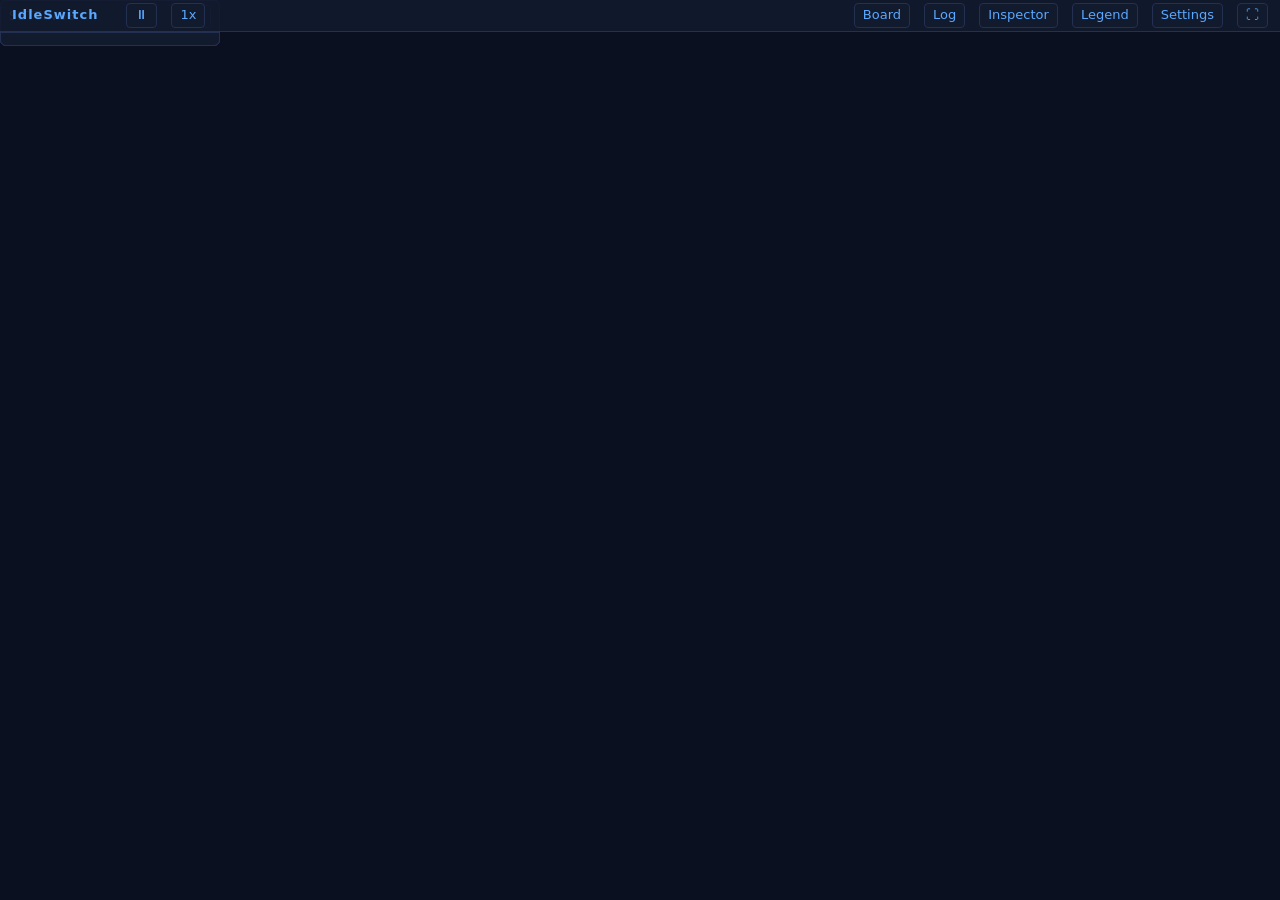
==== index.html @ d7dbbe6d "chore: scaffold IdleSwitch (static shell, manage.sh, CI, MIT) Co-Authored-By: Claude Fable 5.1 <nore" ====
<!doctype html>
<html lang="en">
<head>
<meta charset="utf-8">
<meta name="viewport" content="width=device-width, initial-scale=1">
<title>IdleSwitch</title>
<meta name="theme-color" content="#0b1020">
<link rel="stylesheet" href="src/style.css">
</head>
<body>
<canvas id="map"></canvas>
<header id="hud">
  <span class="wordmark">IdleSwitch</span>
  <span id="hud-clock"></span>
  <button id="btn-pause" title="pause/resume">⏸</button>
  <button id="btn-speed" title="sim speed">1x</button>
  <span id="hud-auto"></span>
  <span id="hud-seed"></span>
  <span class="spacer"></span>
  <button data-panel="board">Board</button>
  <button data-panel="log">Log</button>
  <button data-panel="inspector">Inspector</button>
  <button data-panel="legend">Legend</button>
  <button data-panel="settings">Settings</button>
  <button id="btn-fullscreen" title="fullscreen">⛶</button>
</header>
<section class="panel" id="panel-board"><div class="panel-title">Board <button class="panel-hide">×</button></div><div class="panel-body"></div></section>
<section class="panel" id="panel-log"><div class="panel-title">Log <button class="panel-hide">×</button></div><div class="panel-body"></div></section>
<section class="panel" id="panel-inspector"><div class="panel-title">Inspector <button class="panel-hide">×</button></div><div class="panel-body"></div></section>
<section class="panel" id="panel-legend"><div class="panel-title">Legend <button class="panel-hide">×</button></div><div class="panel-body"></div></section>
<section class="panel" id="panel-settings"><div class="panel-title">Settings <button class="panel-hide">×</button></div><div class="panel-body"></div></section>
<script type="module" src="src/ui.js"></script>
</body>
</html>
---- src/style.css ----
:root { --bg:#0b1020; --panel:#121a2e; --panel-border:#243052; --text:#cfd6ea; --dim:#7d88a6;
  --accent:#5aa9ff; --green:#39d353; --amber:#f0b429; --red:#ff4d4f; }
* { box-sizing: border-box; }
html, body { margin: 0; height: 100%; background: var(--bg); overflow: hidden; color: var(--text);
  font: 13px/1.45 system-ui, sans-serif; }
canvas#map { position: fixed; inset: 0; display: block; }

#hud { position: fixed; top: 0; left: 0; right: 0; height: 32px; display: flex; align-items: center;
  gap: 14px; padding: 0 12px; background: rgba(18,26,46,.88); border-bottom: 1px solid var(--panel-border); z-index: 10; }
#hud .wordmark { font-weight: 600; color: var(--accent); letter-spacing: 1px; }
#hud .spacer { flex: 1; }
button { background: var(--panel); color: var(--accent); border: 1px solid var(--panel-border);
  border-radius: 4px; padding: 2px 8px; cursor: pointer; font: inherit; }
button:hover { border-color: var(--accent); }

.panel { position: fixed; min-width: 220px; background: var(--panel); border: 1px solid var(--panel-border);
  border-radius: 6px; font: 12px/1.4 system-ui, monospace; z-index: 5; display: flex; flex-direction: column; }
.panel.hidden { display: none; }
.panel-title { display: flex; justify-content: space-between; align-items: center; padding: 4px 8px;
  border-bottom: 1px solid var(--panel-border); color: var(--dim); text-transform: uppercase; letter-spacing: 1px; }
.panel-body { flex: 1; overflow: auto; padding: 6px 8px; }
.panel.dock-left { top: 32px; bottom: 0; left: 0; width: 260px; }
.panel.dock-right { top: 32px; bottom: 0; right: 0; width: 260px; }
.panel.dock-bottom { left: 0; right: 0; bottom: 0; height: 200px; }
body.bare #hud, body.bare .panel { display: none; }
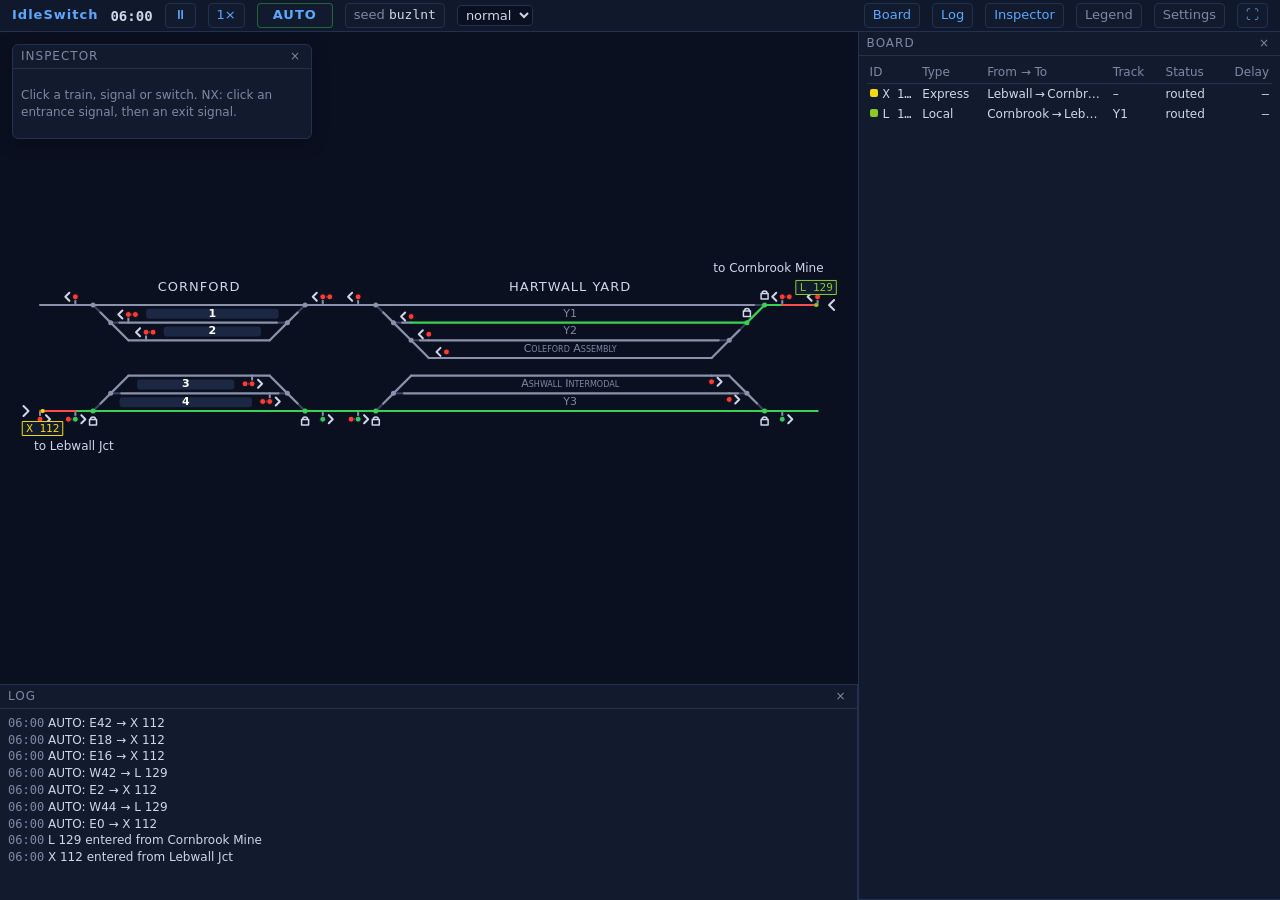
==== commit 0af60ac6: "feat(ui): HUD, dockable panels, NX routing, keybinds, persistence Replaces the Task 7 smoke harness " ====
--- a/index.html
+++ b/index.html
@@ -12,23 +12,25 @@
 <header id="hud">
   <span class="wordmark">IdleSwitch</span>
   <span id="hud-clock"></span>
-  <button id="btn-pause" title="pause/resume">⏸</button>
-  <button id="btn-speed" title="sim speed">1x</button>
-  <span id="hud-auto"></span>
-  <span id="hud-seed"></span>
+  <button id="btn-pause" title="pause / resume (Space)">⏸</button>
+  <button id="btn-speed" title="sim speed (+ / −)">1×</button>
+  <button id="hud-auto" title="AUTO / MANUAL (A)">AUTO</button>
+  <button id="hud-seed" title="seed: click to copy"></button>
+  <select id="hud-density" title="traffic density"></select>
   <span class="spacer"></span>
-  <button data-panel="board">Board</button>
-  <button data-panel="log">Log</button>
-  <button data-panel="inspector">Inspector</button>
-  <button data-panel="legend">Legend</button>
-  <button data-panel="settings">Settings</button>
+  <button data-panel="board" title="train board (1)">Board</button>
+  <button data-panel="log" title="log (2)">Log</button>
+  <button data-panel="inspector" title="inspector (3)">Inspector</button>
+  <button data-panel="legend" title="legend and keys (4, ?)">Legend</button>
+  <button data-panel="settings" title="settings (5)">Settings</button>
   <button id="btn-fullscreen" title="fullscreen">⛶</button>
 </header>
-<section class="panel" id="panel-board"><div class="panel-title">Board <button class="panel-hide">×</button></div><div class="panel-body"></div></section>
-<section class="panel" id="panel-log"><div class="panel-title">Log <button class="panel-hide">×</button></div><div class="panel-body"></div></section>
-<section class="panel" id="panel-inspector"><div class="panel-title">Inspector <button class="panel-hide">×</button></div><div class="panel-body"></div></section>
-<section class="panel" id="panel-legend"><div class="panel-title">Legend <button class="panel-hide">×</button></div><div class="panel-body"></div></section>
-<section class="panel" id="panel-settings"><div class="panel-title">Settings <button class="panel-hide">×</button></div><div class="panel-body"></div></section>
+<div id="docks"><div id="dock-left"></div><div id="dock-center"></div><div id="dock-right"></div><div id="dock-bottom"></div></div>
+<section class="panel" id="panel-board"><div class="panel-title">Board <button class="panel-hide" title="hide">×</button></div><div class="panel-body"></div></section>
+<section class="panel" id="panel-log"><div class="panel-title">Log <button class="panel-hide" title="hide">×</button></div><div class="panel-body"></div></section>
+<section class="panel" id="panel-inspector"><div class="panel-title">Inspector <button class="panel-hide" title="hide">×</button></div><div class="panel-body"></div></section>
+<section class="panel" id="panel-legend"><div class="panel-title">Legend <button class="panel-hide" title="hide">×</button></div><div class="panel-body"></div></section>
+<section class="panel" id="panel-settings"><div class="panel-title">Settings <button class="panel-hide" title="hide">×</button></div><div class="panel-body"></div></section>
 <script type="module" src="src/ui.js"></script>
 </body>
 </html>
--- a/src/style.css
+++ b/src/style.css
@@ -1,25 +1,111 @@
 :root { --bg:#0b1020; --panel:#121a2e; --panel-border:#243052; --text:#cfd6ea; --dim:#7d88a6;
-  --accent:#5aa9ff; --green:#39d353; --amber:#f0b429; --red:#ff4d4f; }
+  --accent:#5aa9ff; --green:#39d353; --amber:#f0b429; --red:#ff4d4f;
+  --hud-h: 32px; --side-w: clamp(280px, 33vw, 480px); --bottom-h: clamp(140px, 24vh, 240px);
+  --row: #18223b; --mono: ui-monospace, Menlo, Consolas, monospace; }
+:root { color-scheme: dark; } /* dark scrollbars and form controls */
 * { box-sizing: border-box; }
 html, body { margin: 0; height: 100%; background: var(--bg); overflow: hidden; color: var(--text);
   font: 13px/1.45 system-ui, sans-serif; }
-canvas#map { position: fixed; inset: 0; display: block; }
+canvas#map { position: fixed; inset: 0; display: block; touch-action: none; }
+.mono { font-family: var(--mono); }
+.dim { color: var(--dim); }
 
-#hud { position: fixed; top: 0; left: 0; right: 0; height: 32px; display: flex; align-items: center;
-  gap: 14px; padding: 0 12px; background: rgba(18,26,46,.88); border-bottom: 1px solid var(--panel-border); z-index: 10; }
+#hud { position: fixed; top: 0; left: 0; right: 0; height: var(--hud-h); display: flex; align-items: center;
+  gap: 12px; padding: 0 12px; background: rgba(18,26,46,.88); border-bottom: 1px solid var(--panel-border); z-index: 10;
+  white-space: nowrap; overflow: hidden; }
 #hud .wordmark { font-weight: 600; color: var(--accent); letter-spacing: 1px; }
 #hud .spacer { flex: 1; }
+#hud-clock { font: 600 14px var(--mono); color: var(--text); min-width: 5ch; }
+#hud-auto { min-width: 76px; font-weight: 600; letter-spacing: 1px; color: var(--amber); border-color: rgba(240,180,41,.45); }
+#hud-auto.on { color: var(--green); border-color: rgba(57,211,83,.4); }
+#hud-seed { font-family: var(--mono); color: var(--text); }
+#hud-seed::before { content: 'seed '; color: var(--dim); font-family: system-ui, sans-serif; }
+#hud button[data-panel] { color: var(--dim); }
+#hud button.on { color: var(--accent); }
+@media (max-width: 1000px) { #hud .wordmark, #hud-seed { display: none; } #hud { gap: 8px; } }
+button, select, input { font: inherit; }
 button { background: var(--panel); color: var(--accent); border: 1px solid var(--panel-border);
-  border-radius: 4px; padding: 2px 8px; cursor: pointer; font: inherit; }
+  border-radius: 4px; padding: 2px 8px; cursor: pointer; }
 button:hover { border-color: var(--accent); }
+select, input { background: var(--bg); color: var(--text); border: 1px solid var(--panel-border); border-radius: 4px; padding: 1px 4px; }
+input[type=radio], input[type=checkbox] { accent-color: var(--accent); }
 
-.panel { position: fixed; min-width: 220px; background: var(--panel); border: 1px solid var(--panel-border);
-  border-radius: 6px; font: 12px/1.4 system-ui, monospace; z-index: 5; display: flex; flex-direction: column; }
+/* Docking: a fixed grid under the HUD. Side docks span the full height, the bottom dock runs between them, and
+   #dock-center (what they leave free) is where the map gets fitted. Empty docks collapse to nothing. */
+#docks { position: fixed; inset: var(--hud-h) 0 0 0; display: grid; z-index: 5; pointer-events: none;
+  grid-template-columns: auto minmax(0, 1fr) auto; grid-template-rows: minmax(0, 1fr) auto; }
+#dock-left { grid-area: 1 / 1 / 3 / 2; }
+#dock-center { grid-area: 1 / 2 / 2 / 3; }
+#dock-right { grid-area: 1 / 3 / 3 / 4; }
+#dock-bottom { grid-area: 2 / 2 / 3 / 3; display: flex; min-width: 0; }
+#dock-left, #dock-right { display: flex; flex-direction: column; min-height: 0; }
+
+.panel { position: fixed; width: 300px; max-height: calc(100vh - var(--hud-h) - 24px); background: var(--panel);
+  border: 1px solid var(--panel-border); border-radius: 6px; font: 12px/1.4 system-ui, sans-serif; z-index: 6;
+  display: flex; flex-direction: column; pointer-events: auto; box-shadow: 0 4px 16px rgba(4,8,20,.45); }
+#panel-board, #panel-log { width: 420px; max-height: 50vh; }
+#panel-legend { width: 340px; }
+#panel-settings { width: 280px; }
 .panel.hidden { display: none; }
-.panel-title { display: flex; justify-content: space-between; align-items: center; padding: 4px 8px;
-  border-bottom: 1px solid var(--panel-border); color: var(--dim); text-transform: uppercase; letter-spacing: 1px; }
-.panel-body { flex: 1; overflow: auto; padding: 6px 8px; }
-.panel.dock-left { top: 32px; bottom: 0; left: 0; width: 260px; }
-.panel.dock-right { top: 32px; bottom: 0; right: 0; width: 260px; }
-.panel.dock-bottom { left: 0; right: 0; bottom: 0; height: 200px; }
+.panel.dragging { z-index: 20; opacity: .92; }
+.panel-title { display: flex; justify-content: space-between; align-items: center; padding: 3px 4px 3px 8px; cursor: grab;
+  border-bottom: 1px solid var(--panel-border); color: var(--dim); text-transform: uppercase; letter-spacing: 1px;
+  user-select: none; touch-action: none; flex: none; }
+.panel-hide { color: var(--dim); border-color: transparent; background: none; padding: 0 6px; line-height: 1.2; }
+.panel-body { flex: 1; overflow: auto; padding: 6px 8px; min-height: 0; }
+/* #docks in front so these beat the per-panel floating sizes above. */
+#docks .panel { position: static; max-height: none; border-radius: 0; box-shadow: none; }
+#docks .panel.dock-left, #docks .panel.dock-right { width: var(--side-w); flex: 1 1 0; min-height: 0; }
+#docks .panel.dock-left { border-width: 0 1px 1px 0; }
+#docks .panel.dock-right { border-width: 0 0 1px 1px; }
+#docks .panel.dock-bottom { height: var(--bottom-h); flex: 1 1 0; min-width: 0; width: auto; border-width: 1px 1px 0 0; }
 body.bare #hud, body.bare .panel { display: none; }
+body.bare #docks { inset: 0; }
+.panel.shake { animation: shake .35s; }
+@keyframes shake { 20%, 60% { transform: translateX(-5px); } 40%, 80% { transform: translateX(5px); } }
+
+/* Tables and rows */
+table { border-collapse: collapse; width: 100%; }
+th { font-weight: normal; color: var(--dim); text-align: left; }
+table.board { table-layout: fixed; }
+table.board th, table.board td { padding: 2px 3px; white-space: nowrap; overflow: hidden; text-overflow: ellipsis; }
+table.board thead th { position: sticky; top: -6px; background: var(--panel); border-bottom: 1px solid var(--panel-border); }
+table.board tbody tr[data-train] { cursor: pointer; }
+table.board tbody tr:hover, table.board tr.sel { background: var(--row); }
+table.board tr.done { color: var(--dim); }
+table.board tr.queued td:not(:first-child) { color: var(--dim); }
+table.board td.id { font-family: var(--mono); }
+.c-id { width: 13%; } .c-type { width: 16%; } .c-ft { width: 31%; } .c-track { width: 13%; } .c-status { width: 17%; } .c-delay { width: 10%; }
+.num { text-align: right; }
+.delay { font-family: var(--mono); }
+.delay.late { color: var(--amber); }
+.delay.early { color: var(--green); }
+#panel-log .panel-body > div { white-space: nowrap; overflow: hidden; text-overflow: ellipsis; }
+#panel-log .t { font-family: var(--mono); color: var(--dim); }
+#panel-log .warn { color: var(--amber); }
+table.kv th { width: 92px; padding: 1px 8px 1px 0; vertical-align: top; }
+table.kv td { padding: 1px 0; }
+.sub { margin: 8px 0 3px; color: var(--dim); text-transform: uppercase; letter-spacing: 1px; font-size: 11px; }
+.exit { margin: 2px 0; }
+.exit button, table.kv button, .sub button { padding: 0 6px; }
+.armed { color: var(--accent); }
+kbd { font: 11px var(--mono); color: var(--text); border: 1px solid var(--panel-border); border-radius: 3px; padding: 0 4px; white-space: nowrap; }
+#panel-legend table.kv th { width: 1%; white-space: nowrap; }
+
+/* Swatches: lamps (flashing ones blink ~1 Hz), train colours, track colours */
+.sw { display: inline-block; width: 8px; height: 8px; border-radius: 2px; margin-right: 5px; vertical-align: 1px; }
+.bar { display: inline-block; width: 22px; height: 4px; border-radius: 2px; margin-right: 8px; vertical-align: 3px; }
+.heads { display: inline-flex; flex-direction: column; gap: 2px; vertical-align: middle; }
+.lamp { display: inline-block; width: 9px; height: 9px; border-radius: 50%; }
+.lamp.R { background: #ff3b30; } .lamp.Y { background: #ffcc00; } .lamp.G { background: #34c759; }
+.lamp.flash { animation: lampflash 1s steps(1) infinite; }
+body.noflash .lamp.flash { animation: none; }
+@keyframes lampflash { 50% { background: #283252; } }
+table.legend td, table.legend th { padding: 2px 4px; }
+table.legend td:not(:first-child), table.legend th:not(:first-child) { text-align: center; }
+.cols { display: grid; grid-template-columns: 1fr 1fr; gap: 1px 8px; }
+
+/* Settings */
+#panel-settings .row { display: flex; align-items: center; gap: 6px; flex-wrap: wrap; margin: 6px 0; }
+#panel-settings .k { width: 56px; color: var(--dim); }
+#panel-settings input[name=seed] { width: 110px; font-family: var(--mono); }
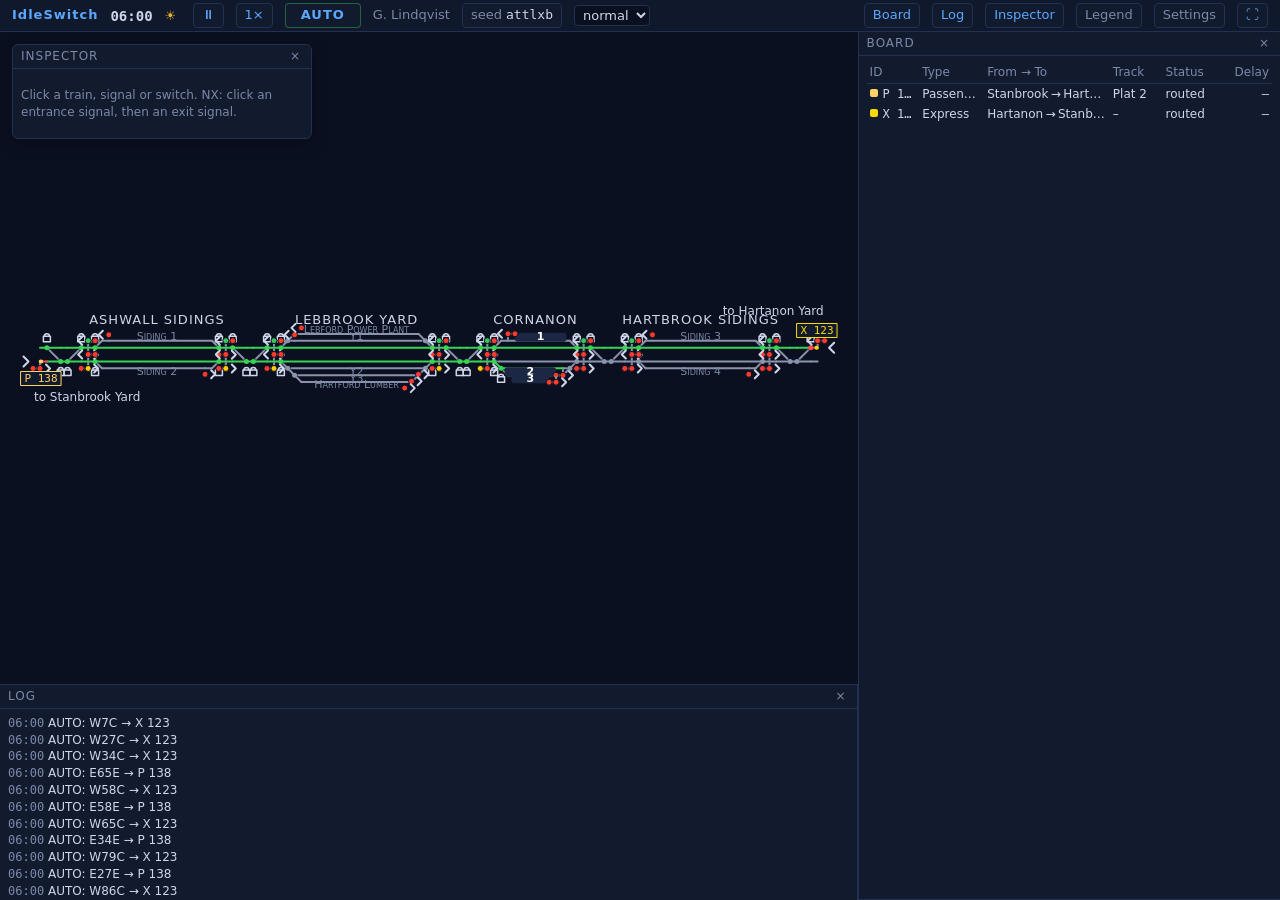
==== commit 5c830993: "feat(ui): ambient settings, sun/moon and operator in the HUD, night chrome Settings gain dayLength (" ====
--- a/index.html
+++ b/index.html
@@ -12,9 +12,11 @@
 <header id="hud">
   <span class="wordmark">IdleSwitch</span>
   <span id="hud-clock"></span>
+  <span id="hud-sky" title="lighting"><i class="sun">☀</i><i class="moon">☾</i></span>
   <button id="btn-pause" title="pause / resume (Space)">⏸</button>
   <button id="btn-speed" title="sim speed (+ / −)">1×</button>
   <button id="hud-auto" title="AUTO / MANUAL (A)">AUTO</button>
+  <span id="hud-operator" class="dim"></span>
   <button id="hud-seed" title="seed: click to copy"></button>
   <select id="hud-density" title="traffic density"></select>
   <span class="spacer"></span>
--- a/src/style.css
+++ b/src/style.css
@@ -11,11 +11,15 @@
 .dim { color: var(--dim); }
 
 #hud { position: fixed; top: 0; left: 0; right: 0; height: var(--hud-h); display: flex; align-items: center;
-  gap: 12px; padding: 0 12px; background: rgba(18,26,46,.88); border-bottom: 1px solid var(--panel-border); z-index: 10;
+  gap: 12px; padding: 0 12px; background: color-mix(in srgb, var(--panel) 88%, transparent); border-bottom: 1px solid var(--panel-border); z-index: 10;
   white-space: nowrap; overflow: hidden; }
 #hud .wordmark { font-weight: 600; color: var(--accent); letter-spacing: 1px; }
 #hud .spacer { flex: 1; }
 #hud-clock { font: 600 14px var(--mono); color: var(--text); min-width: 5ch; }
+#hud-sky { position: relative; width: 16px; display: inline-block; }
+#hud-sky i { position: absolute; left: 0; top: -9px; font-style: normal; }
+#hud-sky .sun { color: var(--amber); }
+#hud-sky .moon { color: var(--text); }
 #hud-auto { min-width: 76px; font-weight: 600; letter-spacing: 1px; color: var(--amber); border-color: rgba(240,180,41,.45); }
 #hud-auto.on { color: var(--green); border-color: rgba(57,211,83,.4); }
 #hud-seed { font-family: var(--mono); color: var(--text); }
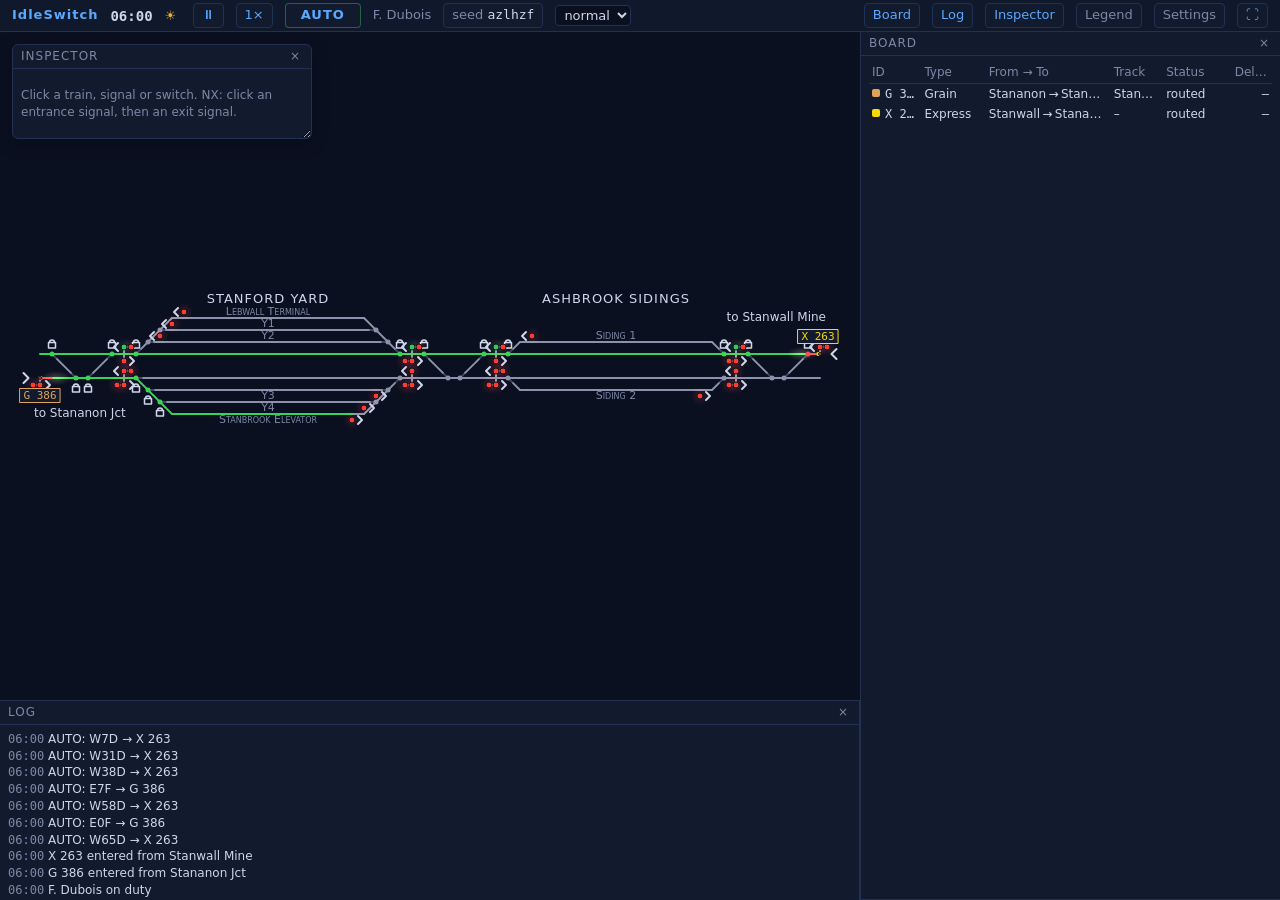
==== commit 63cf5e19: "feat(ui): resizable docks and floating panels Each dock gets a 6 px handle straddling its inner edge" ====
--- a/index.html
+++ b/index.html
@@ -27,7 +27,12 @@
   <button data-panel="settings" title="settings (5)">Settings</button>
   <button id="btn-fullscreen" title="fullscreen">⛶</button>
 </header>
-<div id="docks"><div id="dock-left"></div><div id="dock-center"></div><div id="dock-right"></div><div id="dock-bottom"></div></div>
+<div id="docks">
+  <div id="dock-left"><div class="dock-handle" data-dock="left"></div></div>
+  <div id="dock-center"></div>
+  <div id="dock-right"><div class="dock-handle" data-dock="right"></div></div>
+  <div id="dock-bottom"><div class="dock-handle" data-dock="bottom"></div></div>
+</div>
 <section class="panel" id="panel-board"><div class="panel-title">Board <button class="panel-hide" title="hide">×</button></div><div class="panel-body"></div></section>
 <section class="panel" id="panel-log"><div class="panel-title">Log <button class="panel-hide" title="hide">×</button></div><div class="panel-body"></div></section>
 <section class="panel" id="panel-inspector"><div class="panel-title">Inspector <button class="panel-hide" title="hide">×</button></div><div class="panel-body"></div></section>
--- a/src/style.css
+++ b/src/style.css
@@ -1,6 +1,6 @@
 :root { --bg:#0b1020; --panel:#121a2e; --panel-border:#243052; --text:#cfd6ea; --dim:#7d88a6;
   --accent:#5aa9ff; --green:#39d353; --amber:#f0b429; --red:#ff4d4f;
-  --hud-h: 32px; --side-w: clamp(280px, 33vw, 480px); --bottom-h: clamp(140px, 24vh, 240px);
+  --hud-h: 32px; /* --side-w-left, --side-w-right, --bottom-h: docked panel sizes, set by ui.js */
   --row: #18223b; --mono: ui-monospace, Menlo, Consolas, monospace; }
 :root { color-scheme: dark; } /* dark scrollbars and form controls */
 * { box-sizing: border-box; }
@@ -41,8 +41,17 @@
 #dock-left { grid-area: 1 / 1 / 3 / 2; }
 #dock-center { grid-area: 1 / 2 / 2 / 3; }
 #dock-right { grid-area: 1 / 3 / 3 / 4; }
-#dock-bottom { grid-area: 2 / 2 / 3 / 3; display: flex; min-width: 0; }
-#dock-left, #dock-right { display: flex; flex-direction: column; min-height: 0; }
+#dock-bottom { grid-area: 2 / 2 / 3 / 3; display: flex; min-width: 0; position: relative; }
+#dock-left, #dock-right { display: flex; flex-direction: column; min-height: 0; position: relative; }
+/* A dock's 6 px resize handle straddles its inner edge, over its panels (flex items keep their z-index 6); hidden
+   while the dock holds no visible panel (ui.js sets .empty). */
+.dock-handle { position: absolute; z-index: 7; pointer-events: auto; touch-action: none; }
+#dock-left > .dock-handle, #dock-right > .dock-handle { top: 0; bottom: 0; width: 6px; cursor: col-resize; }
+#dock-left > .dock-handle { right: -3px; }
+#dock-right > .dock-handle { left: -3px; }
+#dock-bottom > .dock-handle { left: 0; right: 0; top: -3px; height: 6px; cursor: row-resize; }
+.dock-handle:hover, .dock-handle.active { background: rgba(90,169,255,.4); }
+.empty > .dock-handle, body.bare .dock-handle { display: none; }
 
 .panel { position: fixed; width: 300px; max-height: calc(100vh - var(--hud-h) - 24px); background: var(--panel);
   border: 1px solid var(--panel-border); border-radius: 6px; font: 12px/1.4 system-ui, sans-serif; z-index: 6;
@@ -50,6 +59,7 @@
 #panel-board, #panel-log { width: 420px; max-height: 50vh; }
 #panel-legend { width: 340px; }
 #panel-settings { width: 280px; }
+body > .panel { resize: both; overflow: hidden; min-width: 220px; min-height: 60px; } /* floating */
 .panel.hidden { display: none; }
 .panel.dragging { z-index: 20; opacity: .92; }
 .panel-title { display: flex; justify-content: space-between; align-items: center; padding: 3px 4px 3px 8px; cursor: grab;
@@ -59,9 +69,9 @@
 .panel-body { flex: 1; overflow: auto; padding: 6px 8px; min-height: 0; }
 /* #docks in front so these beat the per-panel floating sizes above. */
 #docks .panel { position: static; max-height: none; border-radius: 0; box-shadow: none; }
-#docks .panel.dock-left, #docks .panel.dock-right { width: var(--side-w); flex: 1 1 0; min-height: 0; }
-#docks .panel.dock-left { border-width: 0 1px 1px 0; }
-#docks .panel.dock-right { border-width: 0 0 1px 1px; }
+#docks .panel.dock-left, #docks .panel.dock-right { flex: 1 1 0; min-height: 0; }
+#docks .panel.dock-left { width: var(--side-w-left); border-width: 0 1px 1px 0; }
+#docks .panel.dock-right { width: var(--side-w-right); border-width: 0 0 1px 1px; }
 #docks .panel.dock-bottom { height: var(--bottom-h); flex: 1 1 0; min-width: 0; width: auto; border-width: 1px 1px 0 0; }
 body.bare #hud, body.bare .panel { display: none; }
 body.bare #docks { inset: 0; }
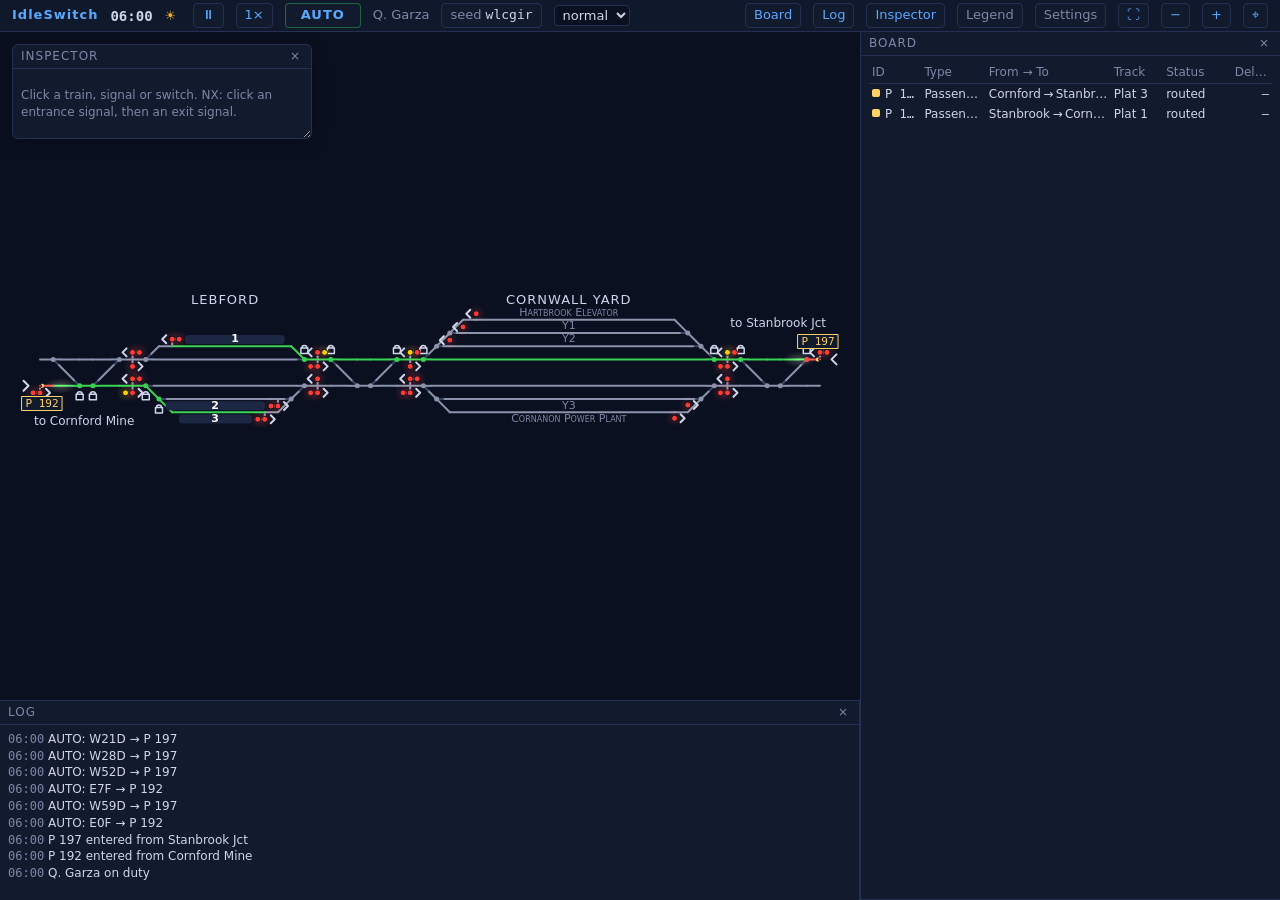
==== commit 07aaba6d: "feat(ui): idle camera, eased zoom buttons, seed popover; README The frame loop hands the camera to c" ====
--- a/index.html
+++ b/index.html
@@ -17,7 +17,7 @@
   <button id="btn-speed" title="sim speed (+ / −)">1×</button>
   <button id="hud-auto" title="AUTO / MANUAL (A)">AUTO</button>
   <span id="hud-operator" class="dim"></span>
-  <button id="hud-seed" title="seed: click to copy"></button>
+  <button id="hud-seed" title="seed: load, new or copy"></button>
   <select id="hud-density" title="traffic density"></select>
   <span class="spacer"></span>
   <button data-panel="board" title="train board (1)">Board</button>
@@ -26,6 +26,7 @@
   <button data-panel="legend" title="legend and keys (4, ?)">Legend</button>
   <button data-panel="settings" title="settings (5)">Settings</button>
   <button id="btn-fullscreen" title="fullscreen">⛶</button>
+  <button id="btn-zoom-out" title="zoom out">−</button><button id="btn-zoom-in" title="zoom in">+</button><button id="btn-fit" title="reset view (F, 0)">⌖</button>
 </header>
 <div id="docks">
   <div id="dock-left"><div class="dock-handle" data-dock="left"></div></div>
@@ -38,6 +39,7 @@
 <section class="panel" id="panel-inspector"><div class="panel-title">Inspector <button class="panel-hide" title="hide">×</button></div><div class="panel-body"></div></section>
 <section class="panel" id="panel-legend"><div class="panel-title">Legend <button class="panel-hide" title="hide">×</button></div><div class="panel-body"></div></section>
 <section class="panel" id="panel-settings"><div class="panel-title">Settings <button class="panel-hide" title="hide">×</button></div><div class="panel-body"></div></section>
+<div id="seed-pop" class="panel hidden"><div class="panel-body"><input name="seed" spellcheck="false" autocomplete="off"> <button data-act="load">Load</button> <button data-act="new">New seed</button> <button data-act="copy">Copy</button></div></div>
 <script type="module" src="src/ui.js"></script>
 </body>
 </html>
--- a/src/style.css
+++ b/src/style.css
@@ -26,7 +26,8 @@
 #hud-seed::before { content: 'seed '; color: var(--dim); font-family: system-ui, sans-serif; }
 #hud button[data-panel] { color: var(--dim); }
 #hud button.on { color: var(--accent); }
-@media (max-width: 1000px) { #hud .wordmark, #hud-seed { display: none; } #hud { gap: 8px; } }
+@media (max-width: 1160px) { #hud .wordmark { display: none; } #hud { gap: 8px; } } /* room for the zoom buttons */
+@media (max-width: 1000px) { #hud-seed { display: none; } }
 button, select, input { font: inherit; }
 button { background: var(--panel); color: var(--accent); border: 1px solid var(--panel-border);
   border-radius: 4px; padding: 2px 8px; cursor: pointer; }
@@ -73,6 +74,9 @@
 #docks .panel.dock-left { width: var(--side-w-left); border-width: 0 1px 1px 0; }
 #docks .panel.dock-right { width: var(--side-w-right); border-width: 0 0 1px 1px; }
 #docks .panel.dock-bottom { height: var(--bottom-h); flex: 1 1 0; min-width: 0; width: auto; border-width: 1px 1px 0 0; }
+/* The seed popover, under the HUD seed (ui.js sets left); a panel, but not a floating one that resizes. */
+#seed-pop { width: auto; padding: 0; top: calc(var(--hud-h) + 4px); z-index: 11; resize: none; min-height: 0; white-space: nowrap; }
+#seed-pop input { width: 120px; font-family: var(--mono); }
 body.bare #hud, body.bare .panel { display: none; }
 body.bare #docks { inset: 0; }
 .panel.shake { animation: shake .35s; }
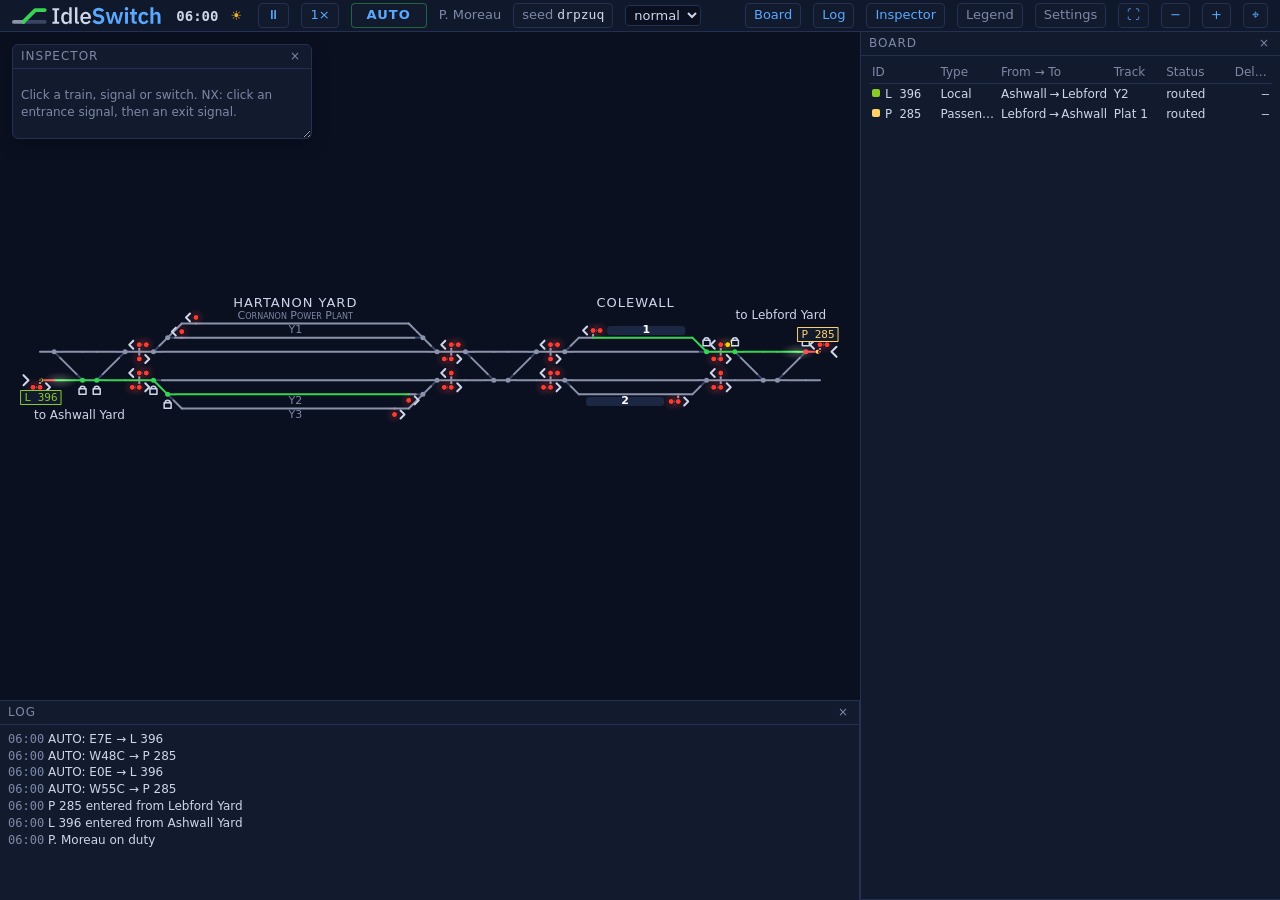
==== commit ffc7fa7a: "feat(hud): brand lockup in the HUD, favicons and touch icons From the brand kit: logo-hud.svg replac" ====
--- a/index.html
+++ b/index.html
@@ -5,12 +5,15 @@
 <meta name="viewport" content="width=device-width, initial-scale=1">
 <title>IdleSwitch</title>
 <meta name="theme-color" content="#0b1020">
+<link rel="icon" href="assets/favicon.svg" type="image/svg+xml">
+<link rel="icon" href="assets/favicon-32.png" sizes="32x32" type="image/png">
+<link rel="apple-touch-icon" href="assets/apple-touch-icon.png">
 <link rel="stylesheet" href="src/style.css">
 </head>
 <body>
 <canvas id="map"></canvas>
 <header id="hud">
-  <span class="wordmark">IdleSwitch</span>
+  <a class="wordmark" href="./" title="IdleSwitch"><img class="full" src="assets/logo-hud.svg" alt="IdleSwitch"><img class="glyph" src="assets/logo-glyph.svg" alt="IdleSwitch"></a>
   <span id="hud-clock"></span>
   <span id="hud-sky" title="lighting"><i class="sun">☀</i><i class="moon">☾</i></span>
   <button id="btn-pause" title="pause / resume (Space)">⏸</button>
--- a/src/style.css
+++ b/src/style.css
@@ -13,7 +13,9 @@
 #hud { position: fixed; top: 0; left: 0; right: 0; height: var(--hud-h); display: flex; align-items: center;
   gap: 12px; padding: 0 12px; background: color-mix(in srgb, var(--panel) 88%, transparent); border-bottom: 1px solid var(--panel-border); z-index: 10;
   white-space: nowrap; overflow: hidden; }
-#hud .wordmark { font-weight: 600; color: var(--accent); letter-spacing: 1px; }
+#hud .wordmark { display: flex; align-items: center; height: 18px; margin-right: 2px; }
+#hud .wordmark img { height: 18px; display: block; }
+#hud .wordmark .glyph { display: none; }
 #hud .spacer { flex: 1; }
 #hud-clock { font: 600 14px var(--mono); color: var(--text); min-width: 5ch; }
 #hud-sky { position: relative; width: 16px; display: inline-block; }
@@ -26,7 +28,7 @@
 #hud-seed::before { content: 'seed '; color: var(--dim); font-family: system-ui, sans-serif; }
 #hud button[data-panel] { color: var(--dim); }
 #hud button.on { color: var(--accent); }
-@media (max-width: 1160px) { #hud .wordmark { display: none; } #hud { gap: 8px; } } /* room for the zoom buttons */
+@media (max-width: 1160px) { #hud .wordmark .full { display: none; } #hud .wordmark .glyph { display: block; } #hud { gap: 8px; } } /* room for the zoom buttons */
 @media (max-width: 1000px) { #hud-seed { display: none; } }
 button, select, input { font: inherit; }
 button { background: var(--panel); color: var(--accent); border: 1px solid var(--panel-border);
@@ -93,7 +95,7 @@
 table.board tr.done { color: var(--dim); }
 table.board tr.queued td:not(:first-child) { color: var(--dim); }
 table.board td.id { font-family: var(--mono); }
-.c-id { width: 13%; } .c-type { width: 16%; } .c-ft { width: 31%; } .c-track { width: 13%; } .c-status { width: 17%; } .c-delay { width: 10%; }
+.c-id { width: 17%; } .c-type { width: 15%; } .c-ft { width: 28%; } .c-track { width: 13%; } .c-status { width: 17%; } .c-delay { width: 10%; }
 .num { text-align: right; }
 .delay { font-family: var(--mono); }
 .delay.late { color: var(--amber); }
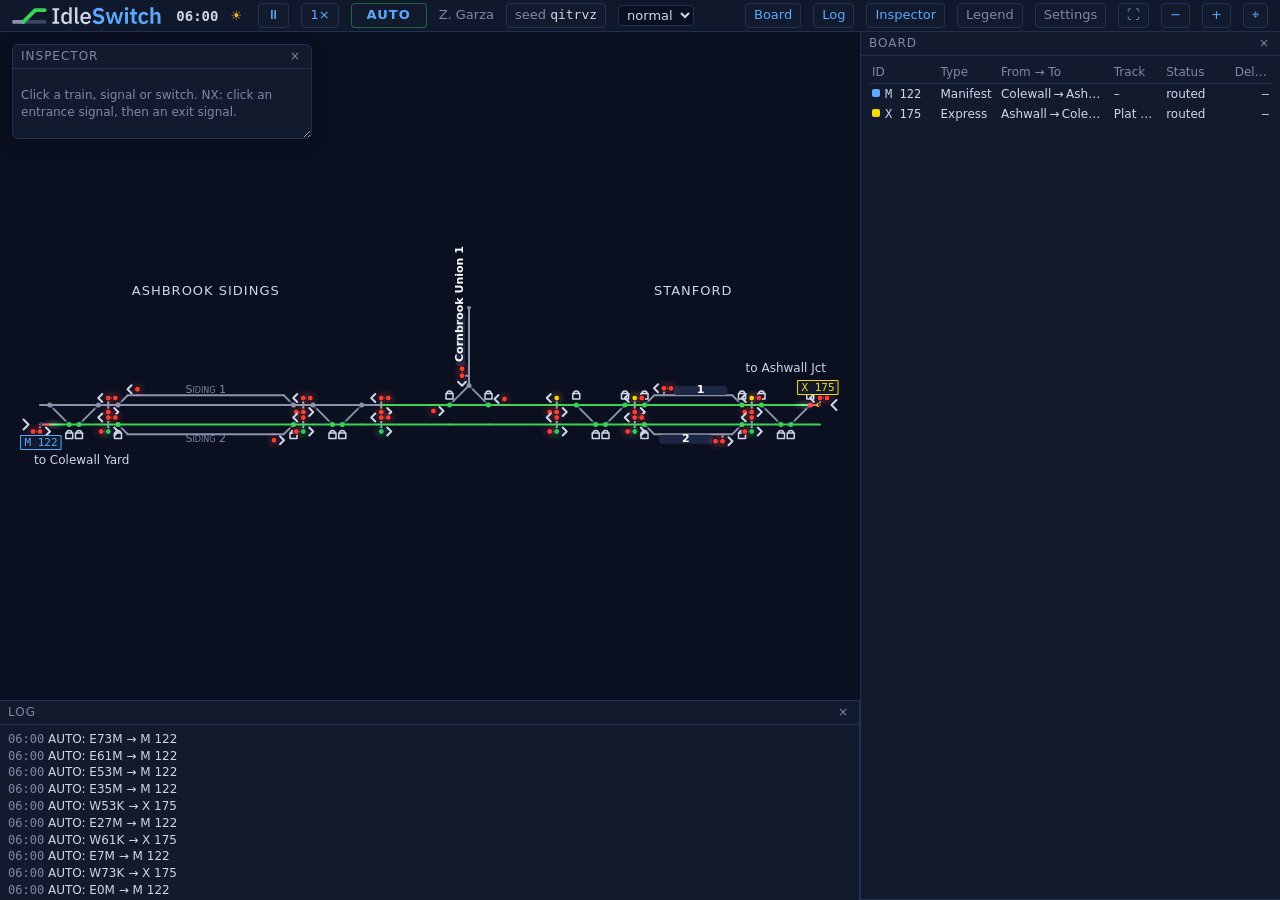
==== commit b6c6763a: "fix: version tag on the stylesheet link instead of .htaccess The host kept sending max-age=604800 fo" ====
--- a/index.html
+++ b/index.html
@@ -8,7 +8,7 @@
 <link rel="icon" href="assets/favicon.svg" type="image/svg+xml">
 <link rel="icon" href="assets/favicon-32.png" sizes="32x32" type="image/png">
 <link rel="apple-touch-icon" href="assets/apple-touch-icon.png">
-<link rel="stylesheet" href="src/style.css">
+<link rel="stylesheet" href="src/style.css?v=2"> <!-- bump v when style.css changes: the host caches css for 7 days and ignores our .htaccess -->
 </head>
 <body>
 <canvas id="map"></canvas>
--- a/src/style.css
+++ b/src/style.css
@@ -1,3 +1,4 @@
+/* ponytail: when you change this file, bump ?v= on the stylesheet link in index.html; the host caches css for 7 days */
 :root { --bg:#0b1020; --panel:#121a2e; --panel-border:#243052; --text:#cfd6ea; --dim:#7d88a6;
   --accent:#5aa9ff; --green:#39d353; --amber:#f0b429; --red:#ff4d4f;
   --hud-h: 32px; /* --side-w-left, --side-w-right, --bottom-h: docked panel sizes, set by ui.js */
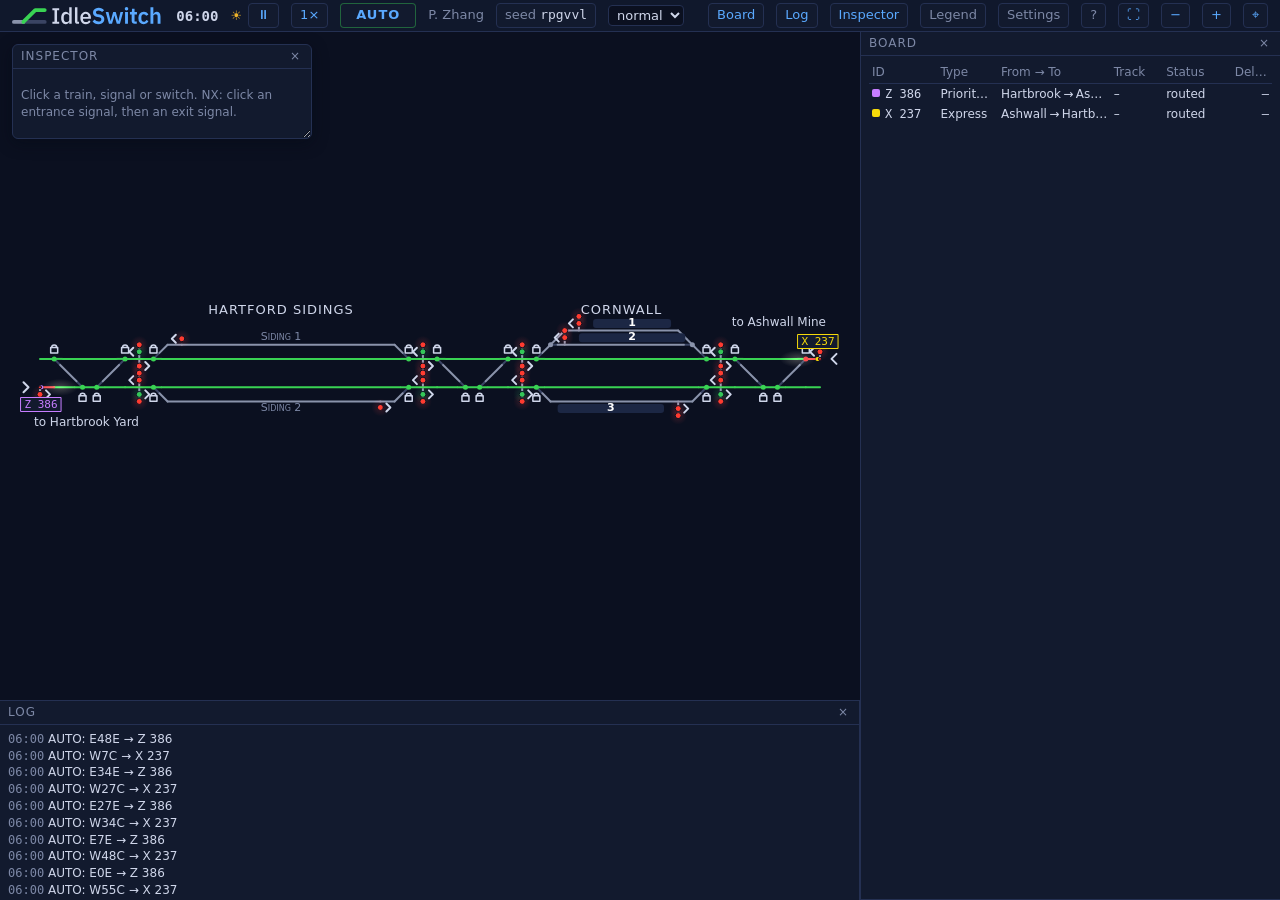
==== commit dc90ebbe: "feat(ui): About panel on the ? button and key What IdleSwitch is, site, source, issues and licence l" ====
--- a/index.html
+++ b/index.html
@@ -8,7 +8,7 @@
 <link rel="icon" href="assets/favicon.svg" type="image/svg+xml">
 <link rel="icon" href="assets/favicon-32.png" sizes="32x32" type="image/png">
 <link rel="apple-touch-icon" href="assets/apple-touch-icon.png">
-<link rel="stylesheet" href="src/style.css?v=2"> <!-- bump v when style.css changes: the host caches css for 7 days and ignores our .htaccess -->
+<link rel="stylesheet" href="src/style.css?v=3"> <!-- bump v when style.css changes: the host caches css for 7 days and ignores our .htaccess -->
 </head>
 <body>
 <canvas id="map"></canvas>
@@ -26,8 +26,9 @@
   <button data-panel="board" title="train board (1)">Board</button>
   <button data-panel="log" title="log (2)">Log</button>
   <button data-panel="inspector" title="inspector (3)">Inspector</button>
-  <button data-panel="legend" title="legend and keys (4, ?)">Legend</button>
+  <button data-panel="legend" title="legend and keys (4)">Legend</button>
   <button data-panel="settings" title="settings (5)">Settings</button>
+  <button data-panel="about" title="about IdleSwitch (?)">?</button>
   <button id="btn-fullscreen" title="fullscreen">⛶</button>
   <button id="btn-zoom-out" title="zoom out">−</button><button id="btn-zoom-in" title="zoom in">+</button><button id="btn-fit" title="reset view (F, 0)">⌖</button>
 </header>
@@ -41,6 +42,7 @@
 <section class="panel" id="panel-log"><div class="panel-title">Log <button class="panel-hide" title="hide">×</button></div><div class="panel-body"></div></section>
 <section class="panel" id="panel-inspector"><div class="panel-title">Inspector <button class="panel-hide" title="hide">×</button></div><div class="panel-body"></div></section>
 <section class="panel" id="panel-legend"><div class="panel-title">Legend <button class="panel-hide" title="hide">×</button></div><div class="panel-body"></div></section>
+<section class="panel" id="panel-about"><div class="panel-title">About <button class="panel-hide" title="hide">×</button></div><div class="panel-body"></div></section>
 <section class="panel" id="panel-settings"><div class="panel-title">Settings <button class="panel-hide" title="hide">×</button></div><div class="panel-body"></div></section>
 <div id="seed-pop" class="panel hidden"><div class="panel-body"><input name="seed" spellcheck="false" autocomplete="off"> <button data-act="load">Load</button> <button data-act="new">New seed</button> <button data-act="copy">Copy</button></div></div>
 <script type="module" src="src/ui.js"></script>
--- a/src/style.css
+++ b/src/style.css
@@ -63,6 +63,10 @@
 #panel-board, #panel-log { width: 420px; max-height: 50vh; }
 #panel-legend { width: 340px; }
 #panel-settings { width: 280px; }
+#panel-about { width: 360px; }
+#panel-about p { margin: 0 0 8px; }
+.panel a { color: var(--accent); text-decoration: none; }
+.panel a:hover { text-decoration: underline; }
 body > .panel { resize: both; overflow: hidden; min-width: 220px; min-height: 60px; } /* floating */
 .panel.hidden { display: none; }
 .panel.dragging { z-index: 20; opacity: .92; }
